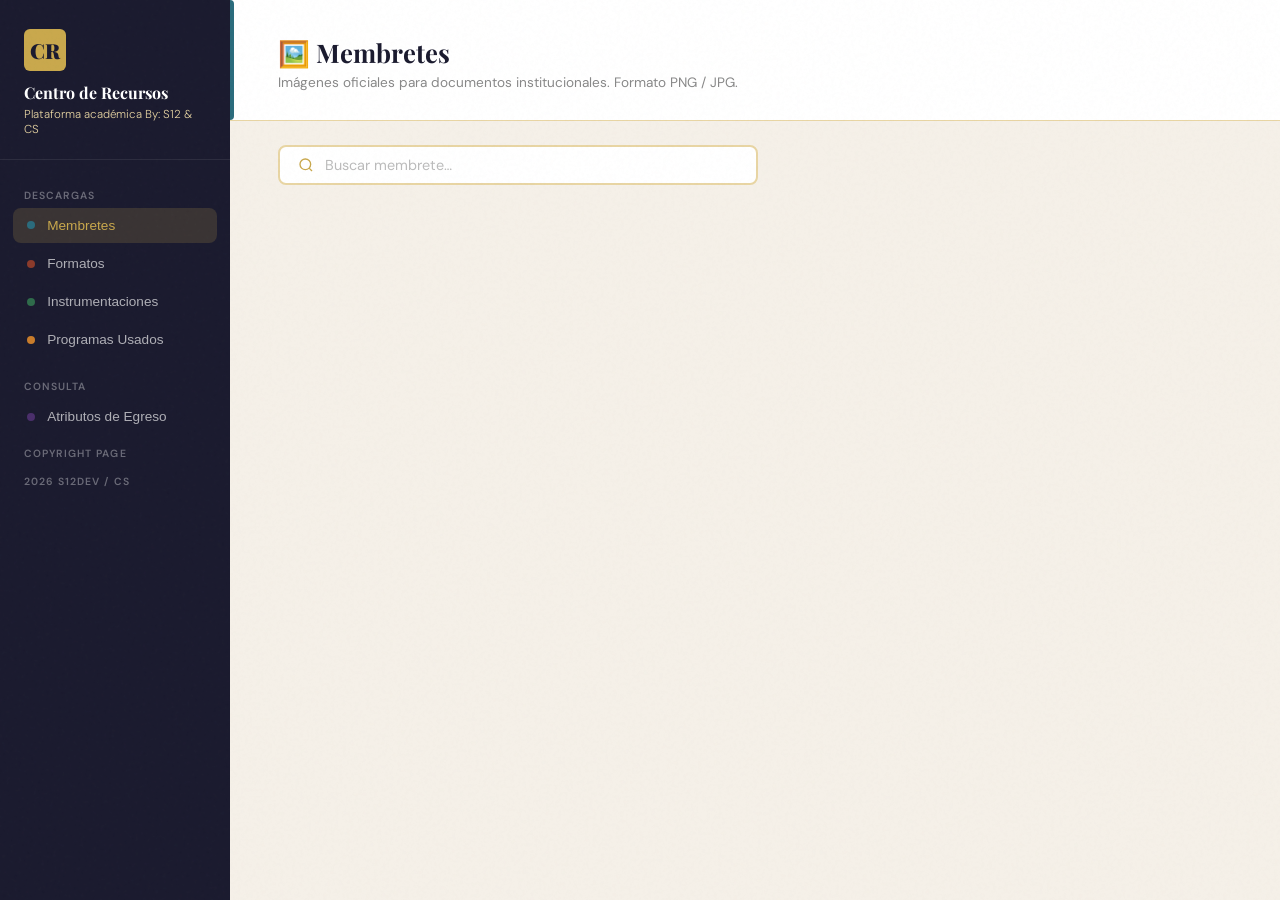
==== files/TPF.html @ b3a7c1f0 "Add files via upload" ====
<!DOCTYPE html>
<html lang="es">
<head>
  <meta charset="UTF-8" />
  <meta name="viewport" content="width=device-width, initial-scale=1.0" />
  <meta name="theme-color" content="#1a1a2e" />
  <meta name="apple-mobile-web-app-capable" content="yes" />
  <meta name="apple-mobile-web-app-status-bar-style" content="black-translucent" />
  <meta name="apple-mobile-web-app-title" content="CentroRec" />
  <meta name="description" content="Plataforma académica con membretes, formatos, instrumentaciones y atributos de egreso." />
  <meta name="mobile-web-app-capable" content="yes" />
  <title>Centro de Recursos Académicos</title>
  <link href="https://fonts.googleapis.com/css2?family=Playfair+Display:wght@400;700;900&family=DM+Sans:wght@300;400;500&display=swap" rel="stylesheet" />
  <link rel="manifest" href="./manifest.json" />
  <link rel="apple-touch-icon" href="./icon.png" />
  <style>
    :root {
      --ink:        #1a1a2e;
      --paper:      #f5f0e8;
      --gold:       #c9a84c;
      --gold-light: #e8d5a3;
      --rust:       #8b3a2a;
      --teal:       #2a6b7c;
      --green:      #2e6b4a;
      --purple:     #4a2e6b;
      --shadow:     rgba(26,26,46,0.12);
    }
    *, *::before, *::after { box-sizing:border-box; margin:0; padding:0; }
    body {
      font-family:'DM Sans',sans-serif;
      background-color:var(--paper);
      color:var(--ink); min-height:100vh; overflow-x:hidden;
    }
    body::before {
      content:''; position:fixed; inset:0;
      background-image:url("data:image/svg+xml,%3Csvg viewBox='0 0 256 256' xmlns='http://www.w3.org/2000/svg'%3E%3Cfilter id='n'%3E%3CfeTurbulence type='fractalNoise' baseFrequency='0.9' numOctaves='4' stitchTiles='stitch'/%3E%3C/filter%3E%3Crect width='100%25' height='100%25' filter='url(%23n)' opacity='0.04'/%3E%3C/svg%3E");
      pointer-events:none; z-index:100; opacity:.5;
    }

    /* ── Layout ── */
    .layout { display:flex; min-height:100vh; }

    /* ── Sidebar ── */
    nav {
      width:230px; background:var(--ink); flex-shrink:0;
      display:flex; flex-direction:column;
      position:sticky; top:0; height:100vh; overflow-y:auto;
    }
    .nav-logo {
      padding:1.8rem 1.5rem 1.4rem;
      border-bottom:1px solid rgba(255,255,255,.08);
    }
    .nav-logo .mark {
      width:42px; height:42px; background:var(--gold); border-radius:6px;
      display:flex; align-items:center; justify-content:center;
      font-family:'Playfair Display',serif; font-weight:900; font-size:1.3rem; color:var(--ink);
      margin-bottom:.75rem;
    }
    .nav-logo h1 { font-family:'Playfair Display',serif; font-size:1rem; font-weight:700; color:#fff; line-height:1.3; }
    .nav-logo p  { font-size:.72rem; color:var(--gold-light); margin-top:.2rem; font-weight:300; }
    .nav-links { padding:1.2rem .8rem; flex:1; }
    .nav-section-title {
      font-size:.65rem; font-weight:600; letter-spacing:.1em;
      text-transform:uppercase; color:rgba(255,255,255,.35);
      padding:.6rem .7rem .35rem;
    }
    .nav-link {
      display:flex; align-items:center; gap:.75rem;
      padding:.65rem .9rem; border-radius:8px;
      color:rgba(255,255,255,.65); font-size:.85rem;
      cursor:pointer; transition:all .18s;
      border:none; background:none; width:100%; text-align:left; margin-bottom:.15rem;
    }
    .nav-link:hover { background:rgba(255,255,255,.07); color:#fff; }
    .nav-link.active { background:rgba(201,168,76,.18); color:var(--gold); font-weight:500; }
    .dot { width:8px; height:8px; border-radius:50%; flex-shrink:0; }
    .dot-teal   { background:var(--teal);   }
    .dot-rust   { background:var(--rust);   }
    .dot-green  { background:var(--green);  }
    .dot-purple { background:var(--purple); }

    .dot-orange { background:#c97c2a; }

    /* ── Content ── */
    .content { flex:1; overflow:hidden; }
    .page { display:none; }
    .page.active { display:block; }

    /* ── Page header ── */
    .page-header {
      padding:2.2rem 3rem 1.8rem;
      border-bottom:1px solid var(--gold-light);
      background:#fff; position:relative;
    }
    .page-header::before {
      content:''; position:absolute; left:0; top:0; bottom:0;
      width:4px; border-radius:0 4px 4px 0;
    }
    .ph-teal::before   { background:var(--teal);   }
    .ph-rust::before   { background:var(--rust);   }
    .ph-green::before  { background:var(--green);  }
    .ph-purple::before { background:var(--purple); }
    .page-header h2 { font-family:'Playfair Display',serif; font-size:1.6rem; font-weight:700; color:var(--ink); }
    .page-header p  { color:#888; font-size:.85rem; margin-top:.3rem; }

    /* ── Search ── */
    .search-row { padding:1.5rem 3rem; background:var(--paper); }
    .search-box {
      display:flex; align-items:center; background:#fff;
      border:2px solid var(--gold-light); border-radius:8px;
      padding:.58rem 1.1rem; gap:.7rem; max-width:480px; transition:border-color .2s;
    }
    .search-box:focus-within { border-color:var(--gold); }
    .search-box svg { color:var(--gold); flex-shrink:0; }
    .search-box input {
      border:none; outline:none; font-family:'DM Sans',sans-serif;
      font-size:.9rem; color:var(--ink); background:transparent; flex:1;
    }
    .search-box input::placeholder { color:#bbb; }

    /* ── Download Cards ── */
    .card-area { padding:0 3rem 3rem; }
    .card-grid { display:grid; grid-template-columns:repeat(auto-fill,minmax(255px,1fr)); gap:1.2rem; }
    .card {
      background:#fff; border-radius:12px; border:1.5px solid #ece6d8;
      overflow:hidden; transition:transform .22s,box-shadow .22s,border-color .22s;
      display:flex; flex-direction:column; animation:fadeUp .35s ease both;
    }
    .card:hover { transform:translateY(-4px); box-shadow:0 12px 32px var(--shadow); }
    .card-teal:hover  { border-color:var(--teal);  }
    .card-rust:hover  { border-color:var(--rust);  }
    .card-green:hover { border-color:var(--green); }
    .card-thumb {
      height:120px; display:flex; align-items:center;
      justify-content:center; position:relative; overflow:hidden;
    }
    .thumb-teal  { background:linear-gradient(135deg,#e8f4f8,#cce8ef); }
    .thumb-rust  { background:linear-gradient(135deg,#fdf3e3,#f2e0c4); }
    .thumb-green { background:linear-gradient(135deg,#e6f4ec,#c8e8d4); }
    .thumb-icon { font-size:3rem; opacity:.85; transition:transform .3s; }
    .card:hover .thumb-icon { transform:scale(1.1) rotate(-4deg); }
    .badge {
      position:absolute; top:.65rem; right:.65rem;
      font-size:.65rem; font-weight:600; text-transform:uppercase; letter-spacing:.06em;
      padding:.22rem .55rem; border-radius:4px;
    }
    .badge-teal  { background:var(--teal);  color:#fff; }
    .badge-rust  { background:var(--rust);  color:#fff; }
    .badge-green { background:var(--green); color:#fff; }
    .card-body { padding:1rem 1.1rem 1.15rem; flex:1; display:flex; flex-direction:column; }
    .card-title { font-family:'Playfair Display',serif; font-size:.98rem; font-weight:700; color:var(--ink); line-height:1.35; margin-bottom:.35rem; }
    .card-meta  { font-size:.78rem; color:#999; margin-bottom:.85rem; flex:1; }
    .btn-dl {
      display:flex; align-items:center; justify-content:center; gap:.45rem;
      padding:.54rem .9rem; border-radius:7px; border:none;
      font-family:'DM Sans',sans-serif; font-size:.82rem; font-weight:500;
      cursor:pointer; text-decoration:none; transition:filter .18s; color:#fff;
    }
    .btn-dl:hover { filter:brightness(1.12); }
    .btn-teal  { background:var(--teal);  }
    .btn-rust  { background:var(--rust);  }
    .btn-green { background:var(--green); }
    .empty-msg { color:#ccc; font-size:.85rem; grid-column:1/-1; padding:2rem 0; }

    /* ════════════════════════════════════
       ATRIBUTOS DE EGRESO
    ════════════════════════════════════ */
    .ae-wrap { padding:1.5rem 3rem 4rem; }

    /* Search for materias */
    .ae-search-row { padding:1.5rem 3rem .2rem; }

    /* Materia accordion */
    .materia-card {
      background:#fff; border:1.5px solid #ece6d8; border-radius:14px;
      margin-bottom:1.1rem; overflow:hidden;
      box-shadow:0 2px 8px rgba(0,0,0,.04);
      transition:box-shadow .22s; animation:fadeUp .35s ease both;
    }
    .materia-card:hover { box-shadow:0 6px 24px var(--shadow); }

    .materia-header {
      display:flex; align-items:center; gap:1rem;
      padding:1.2rem 1.5rem; cursor:pointer; user-select:none;
      transition:background .18s;
    }
    .materia-header:hover { background:#faf7f2; }

    .materia-icon {
      width:44px; height:44px; border-radius:10px;
      background:linear-gradient(135deg,var(--purple),#7b52a8);
      display:flex; align-items:center; justify-content:center;
      font-size:1.2rem; flex-shrink:0;
      box-shadow:0 3px 10px rgba(74,46,107,.25);
    }
    .materia-info { flex:1; }
    .materia-info h3 { font-family:'Playfair Display',serif; font-size:1.05rem; font-weight:700; color:var(--ink); }
    .materia-info .materia-sub { font-size:.76rem; color:#999; margin-top:.18rem; }

    .materia-badge {
      font-size:.68rem; font-weight:600; text-transform:uppercase; letter-spacing:.07em;
      padding:.22rem .65rem; border-radius:20px;
      background:rgba(74,46,107,.1); color:var(--purple);
      flex-shrink:0;
    }
    .materia-chevron { color:#ccc; transition:transform .25s; flex-shrink:0; }
    .materia-card.open .materia-chevron { transform:rotate(180deg); }

    .materia-body { max-height:0; overflow:hidden; transition:max-height .4s ease; }
    .materia-card.open .materia-body { max-height:1400px; }

    .materia-body-inner {
      padding:0 1.5rem 1.6rem;
      border-top:1px solid #f0ebe0;
    }

    /* ── Atributo de egreso box ── */
    .atributo-box {
      margin:1.2rem 0 1.4rem;
      background:linear-gradient(135deg,#f0ebf8 0%,#e8e0f5 100%);
      border-radius:10px; padding:1.1rem 1.3rem;
      border-left:4px solid var(--purple);
    }
    .box-label {
      font-size:.68rem; font-weight:700; text-transform:uppercase; letter-spacing:.1em;
      color:var(--purple); margin-bottom:.5rem;
      display:flex; align-items:center; gap:.4rem;
    }
    .atributo-box p { font-size:.9rem; color:#333; line-height:1.6; }

    /* ── Objetivo box ── */
    .objetivo-box {
      background:linear-gradient(135deg,#fdf8ec 0%,#f8efd0 100%);
      border-radius:10px; padding:1.1rem 1.3rem;
      border-left:4px solid var(--gold);
      margin-bottom:1.4rem;
    }
    .objetivo-box p { font-size:.9rem; color:#444; line-height:1.6; }

    /* ── Indicadores section ── */
    .ind-section-title {
      font-size:.7rem; font-weight:700; text-transform:uppercase;
      letter-spacing:.1em; margin:1.4rem 0 .7rem;
      display:flex; align-items:center; gap:.5rem;
    }
    .ind-section-title::after {
      content:''; flex:1; height:1px; background:currentColor; opacity:.15;
    }
    .ind-section-title.general  { color:var(--teal);  }
    .ind-section-title.especifico { color:var(--rust); }

    /* Indicator row */
    .ind-row {
      display:flex; align-items:flex-start; gap:.85rem;
      padding:.7rem 1rem; border-radius:8px;
      background:var(--paper); margin-bottom:.45rem;
      border:1px solid transparent;
      transition:border-color .18s, background .18s;
    }
    .ind-row:hover { background:#fff; border-color:var(--gold-light); }

    /* Letter badge */
    .ind-letter {
      width:26px; height:26px; border-radius:6px;
      display:flex; align-items:center; justify-content:center;
      font-family:'Playfair Display',serif; font-weight:700; font-size:.85rem;
      flex-shrink:0; margin-top:.05rem;
    }
    .letter-general    { background:rgba(42,107,124,.12); color:var(--teal);  }
    .letter-especifico { background:rgba(139,58,42,.12);  color:var(--rust);  }

    .ind-content { flex:1; }
    .ind-text { font-size:.86rem; color:#333; line-height:1.5; }
    .ind-meta-row { display:flex; align-items:center; gap:.5rem; margin-top:.35rem; flex-wrap:wrap; }

    .ind-tipo {
      font-size:.65rem; font-weight:600; text-transform:uppercase; letter-spacing:.06em;
      padding:.15rem .5rem; border-radius:4px;
    }
    .tipo-general    { background:rgba(42,107,124,.1);  color:var(--teal);  }
    .tipo-especifico { background:rgba(139,58,42,.1);   color:var(--rust);  }

    .ind-alcance {
      font-size:.65rem; font-weight:600;
      padding:.15rem .5rem; border-radius:4px;
    }
    .alc-alto   { background:#d4edda; color:#155724; }
    .alc-medio  { background:#fff3cd; color:#856404; }
    .alc-basico { background:#f8d7da; color:#721c24; }

    .ph-orange::before { background:#c97c2a; }
    .card-orange:hover  { border-color:#c97c2a; }
    .thumb-orange { background:linear-gradient(135deg,#fef3e2,#fde3b8); }
    .badge-orange { background:#c97c2a; color:#fff; }
    .btn-orange   { background:#c97c2a; }

    /* ── Responsive ── */
    @media(max-width:800px){
      nav { width:200px; }
      .page-header,.search-row,.card-area,.ae-wrap,.ae-search-row { padding-left:1.4rem; padding-right:1.4rem; }
    }
    @media(max-width:640px){
      .layout { flex-direction:column; }
      nav { width:100%; height:auto; position:relative; }
      .nav-links { display:flex; flex-wrap:wrap; padding:.8rem; gap:.3rem; }
      .nav-link { width:auto; flex:1 1 auto; justify-content:center; font-size:.78rem; padding:.5rem .7rem; }
      .nav-section-title { display:none; }
    }

    @keyframes fadeUp {
      from { opacity:0; transform:translateY(16px); }
      to   { opacity:1; transform:translateY(0); }
    }
  </style>
</head>
<body>
<div class="layout">

  <nav>
    <div class="nav-logo">
      <div class="mark">CR</div>
      <h1>Centro de Recursos</h1>
      <p>Plataforma académica By: S12 & CS</p>
    </div>
    <div class="nav-links">
      <div class="nav-section-title">Descargas</div>
      <button class="nav-link active" onclick="showPage('membretes',this)">
        <span class="dot dot-teal"></span> Membretes
      </button>
      <button class="nav-link" onclick="showPage('formatos',this)">
        <span class="dot dot-rust"></span> Formatos
      </button>
      <button class="nav-link" onclick="showPage('instrumentaciones',this)">
        <span class="dot dot-green"></span> Instrumentaciones
      </button>
      <button class="nav-link" onclick="showPage('programas',this)">
        <span class="dot dot-orange"></span> Programas Usados
      </button>
      <div class="nav-section-title" style="margin-top:.8rem;">Consulta</div>
      <button class="nav-link" onclick="showPage('atributos',this)">
        <span class="dot dot-purple"></span> Atributos de Egreso
      </button>
      <div class="nav-section-title">Copyright page</div>
      <div class="nav-section-title">2026 S12dev / CS</div>
    </div>
  </nav>

  <div class="content">

    <div class="page active" id="page-membretes">
      <div class="page-header ph-teal">
        <h2>🖼️ Membretes</h2>
        <p>Imágenes oficiales para documentos institucionales. Formato PNG / JPG.</p>
      </div>
      <div class="search-row">
        <div class="search-box">
          <svg width="16" height="16" fill="none" stroke="currentColor" stroke-width="2" viewBox="0 0 24 24"><circle cx="11" cy="11" r="8"/><line x1="21" y1="21" x2="16.65" y2="16.65"/></svg>
          <input type="text" placeholder="Buscar membrete…" oninput="filterGrid('gridMem',membretes,'teal',this.value)"/>
        </div>
      </div>
      <div class="card-area"><div class="card-grid" id="gridMem"></div></div>
    </div>

    <div class="page" id="page-formatos">
      <div class="page-header ph-rust">
        <h2>📄 Formatos de Evidencia</h2>
        <p>Plantillas Word para registro y documentación de evidencias. Formato DOCX.</p>
      </div>
      <div class="search-row">
        <div class="search-box">
          <svg width="16" height="16" fill="none" stroke="currentColor" stroke-width="2" viewBox="0 0 24 24"><circle cx="11" cy="11" r="8"/><line x1="21" y1="21" x2="16.65" y2="16.65"/></svg>
          <input type="text" placeholder="Buscar formato…" oninput="filterGrid('gridFmt',formatos,'rust',this.value)"/>
        </div>
      </div>
      <div class="card-area"><div class="card-grid" id="gridFmt"></div></div>
    </div>

    <div class="page" id="page-instrumentaciones">
      <div class="page-header ph-green">
        <h2>📋 Instrumentaciones</h2>
        <p>Documentos de planeación didáctica e instrumentación de materias. Formato DOCX.</p>
      </div>
      <div class="search-row">
        <div class="search-box">
          <svg width="16" height="16" fill="none" stroke="currentColor" stroke-width="2" viewBox="0 0 24 24"><circle cx="11" cy="11" r="8"/><line x1="21" y1="21" x2="16.65" y2="16.65"/></svg>
          <input type="text" placeholder="Buscar instrumentación…" oninput="filterGrid('gridInst',instrumentaciones,'green',this.value)"/>
        </div>
      </div>
      <div class="card-area"><div class="card-grid" id="gridInst"></div></div>
    </div>

    <div class="page" id="page-programas">
      <div class="page-header ph-orange">
        <h2>💾 Programas Usados</h2>
        <p>Software y herramientas utilizadas en las materias. Accede a los instaladores y recursos.</p>
      </div>
      <div class="search-row">
        <div class="search-box">
          <svg width="16" height="16" fill="none" stroke="currentColor" stroke-width="2" viewBox="0 0 24 24"><circle cx="11" cy="11" r="8"/><line x1="21" y1="21" x2="16.65" y2="16.65"/></svg>
          <input type="text" placeholder="Buscar programa…" oninput="filterGrid('gridProg',programas,'orange',this.value)"/>
        </div>
      </div>
      <div class="card-area"><div class="card-grid" id="gridProg"></div></div>
    </div>

    <div class="page" id="page-atributos">
      <div class="page-header ph-purple">
        <h2>🎓 Atributos de Egreso</h2>
        <p>Atributo de egreso, objetivo e indicadores de alcance generales y específicos por materia.</p>
      </div>

      <div class="ae-search-row">
        <div class="search-box" style="max-width:480px;">
          <svg width="16" height="16" fill="none" stroke="currentColor" stroke-width="2" viewBox="0 0 24 24"><circle cx="11" cy="11" r="8"/><line x1="21" y1="21" x2="16.65" y2="16.65"/></svg>
          <input type="text" placeholder="Buscar materia…" oninput="filterMaterias(this.value)"/>
        </div>
      </div>

      <div class="ae-wrap" id="aeContainer"></div>
    </div>

  </div></div><script src="app.js"></script>
  <script>
    // ── 1. Registro del Service Worker ───────────────────────────
    // Se registra con scope './' para cubrir toda la carpeta TPF/.
    // El SW vive en TPF/sw.js, por lo que su scope natural ya es
    // TPF/ — no se necesita header Service-Worker-Allowed.
    if ('serviceWorker' in navigator) {
      window.addEventListener('load', () => {
        navigator.serviceWorker
          .register('./sw.js', { scope: './' })
          .then((reg) => {
            console.log('[PWA] Service Worker registrado ✓ scope:', reg.scope);
          })
          .catch((err) => {
            console.warn('[PWA] Error al registrar SW:', err);
          });
      });
    }

    // ── 2. Banner de instalación en iOS (Safari) ─────────────────
    // iOS no muestra un banner automático como Android.
    // Detectamos si el usuario está en un iPhone/iPad con Safari
    // y NO ha instalado la app todavía, y le mostramos una guía.
    (function mostrarGuiaIOS() {
      const esIOS = /iphone|ipad|ipod/i.test(navigator.userAgent);
      const esSafari = /^((?!chrome|android).)*safari/i.test(navigator.userAgent);
      const yaInstalada = window.navigator.standalone === true;
      const yaVioMensaje = sessionStorage.getItem('pwa-ios-guia-vista');

      if (esIOS && esSafari && !yaInstalada && !yaVioMensaje) {
        // Marcamos para no volver a mostrar en esta sesión
        sessionStorage.setItem('pwa-ios-guia-vista', '1');

        // Crear el toast/banner de instalación
        const banner = document.createElement('div');
        banner.id = 'pwa-ios-banner';
        banner.innerHTML = `
          <div style="
            position: fixed;
            bottom: 0; left: 0; right: 0;
            background: #1a1a2e;
            color: #f5f0e8;
            font-family: 'DM Sans', sans-serif;
            font-size: 0.88rem;
            padding: 1rem 1.2rem;
            display: flex;
            align-items: center;
            gap: 0.9rem;
            box-shadow: 0 -4px 24px rgba(0,0,0,0.3);
            z-index: 9999;
            animation: slideUp 0.4s ease;
          ">
            <span style="font-size:1.6rem; flex-shrink:0;">📲</span>
            <div style="flex:1; line-height:1.45;">
              <strong style="color:#c9a84c;">Instala esta app en tu iPhone</strong><br/>
              Toca <strong>Compartir</strong>
              <svg style="width:16px;height:16px;vertical-align:middle;margin:0 2px;" fill="none" stroke="#c9a84c" stroke-width="2" viewBox="0 0 24 24">
                <path d="M4 12v8a2 2 0 0 0 2 2h12a2 2 0 0 0 2-2v-8"/>
                <polyline points="16 6 12 2 8 6"/>
                <line x1="12" y1="2" x2="12" y2="15"/>
              </svg>
              y luego <strong>"Agregar a pantalla de inicio"</strong>.
            </div>
            <button onclick="document.getElementById('pwa-ios-banner').remove()" style="
              background: none; border: none; color: #c9a84c;
              font-size: 1.4rem; cursor: pointer; flex-shrink: 0;
              line-height: 1; padding: 0.2rem;
            " aria-label="Cerrar">×</button>
          </div>
          <style>
            @keyframes slideUp {
              from { transform: translateY(100%); opacity: 0; }
              to   { transform: translateY(0);    opacity: 1; }
            }
          </style>
        `;
        document.body.appendChild(banner);

        // Auto-ocultar después de 12 segundos
        setTimeout(() => {
          const el = document.getElementById('pwa-ios-banner');
          if (el) {
            el.style.transition = 'opacity 0.5s';
            el.style.opacity = '0';
            setTimeout(() => el.remove(), 500);
          }
        }, 12000);
      }
    })();
  </script>

</body>
</html>
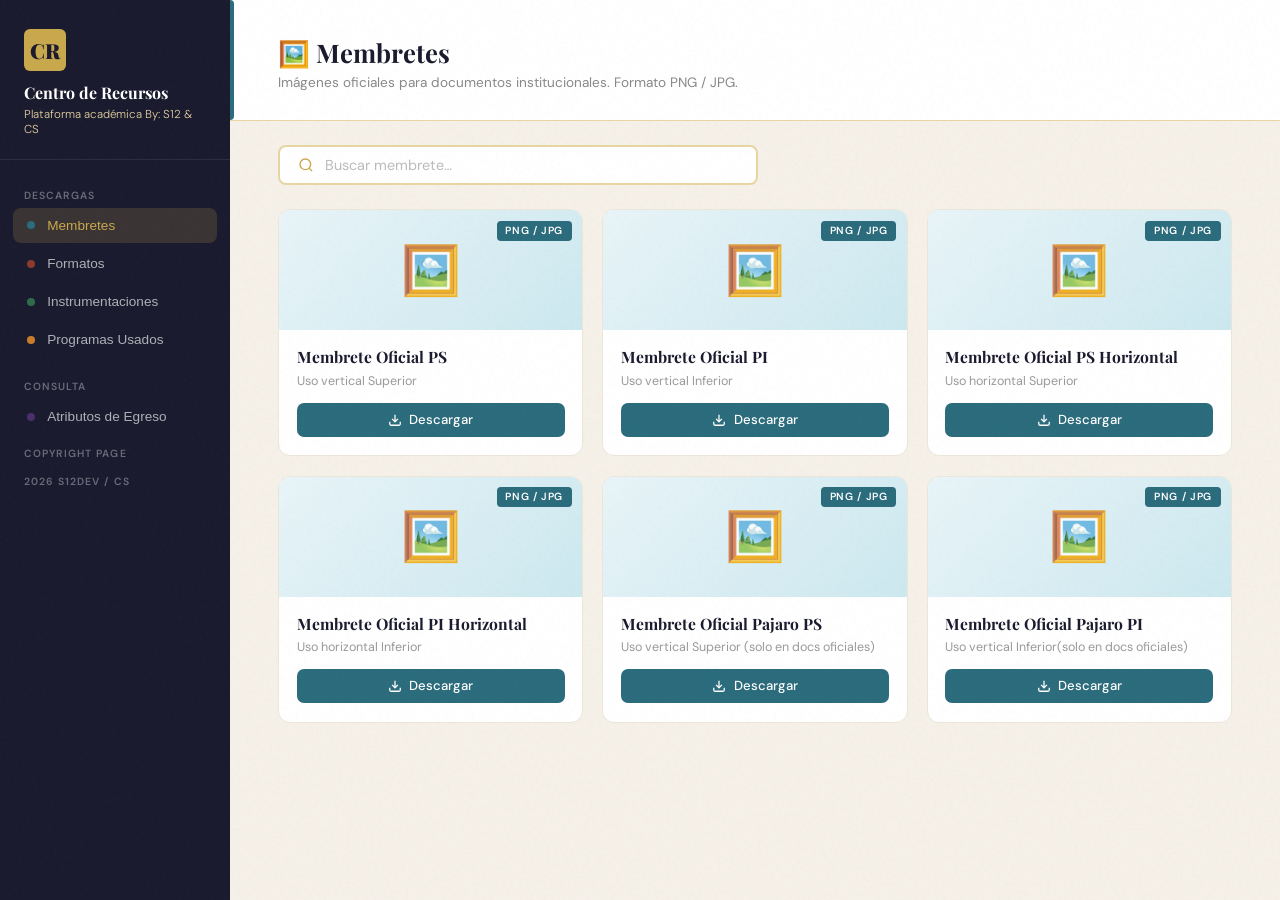
==== commit 77311bf1: "Add files via upload" ====
--- a/files/TPF.html
+++ b/files/TPF.html
@@ -4,12 +4,12 @@
   <meta charset="UTF-8" />
   <meta name="viewport" content="width=device-width, initial-scale=1.0" />
   <meta name="theme-color" content="#1a1a2e" />
+  <title>Centro de Recursos Académicos</title>
   <meta name="apple-mobile-web-app-capable" content="yes" />
   <meta name="apple-mobile-web-app-status-bar-style" content="black-translucent" />
   <meta name="apple-mobile-web-app-title" content="CentroRec" />
   <meta name="description" content="Plataforma académica con membretes, formatos, instrumentaciones y atributos de egreso." />
   <meta name="mobile-web-app-capable" content="yes" />
-  <title>Centro de Recursos Académicos</title>
   <link href="https://fonts.googleapis.com/css2?family=Playfair+Display:wght@400;700;900&family=DM+Sans:wght@300;400;500&display=swap" rel="stylesheet" />
   <link rel="manifest" href="./manifest.json" />
   <link rel="apple-touch-icon" href="./icon.png" />
